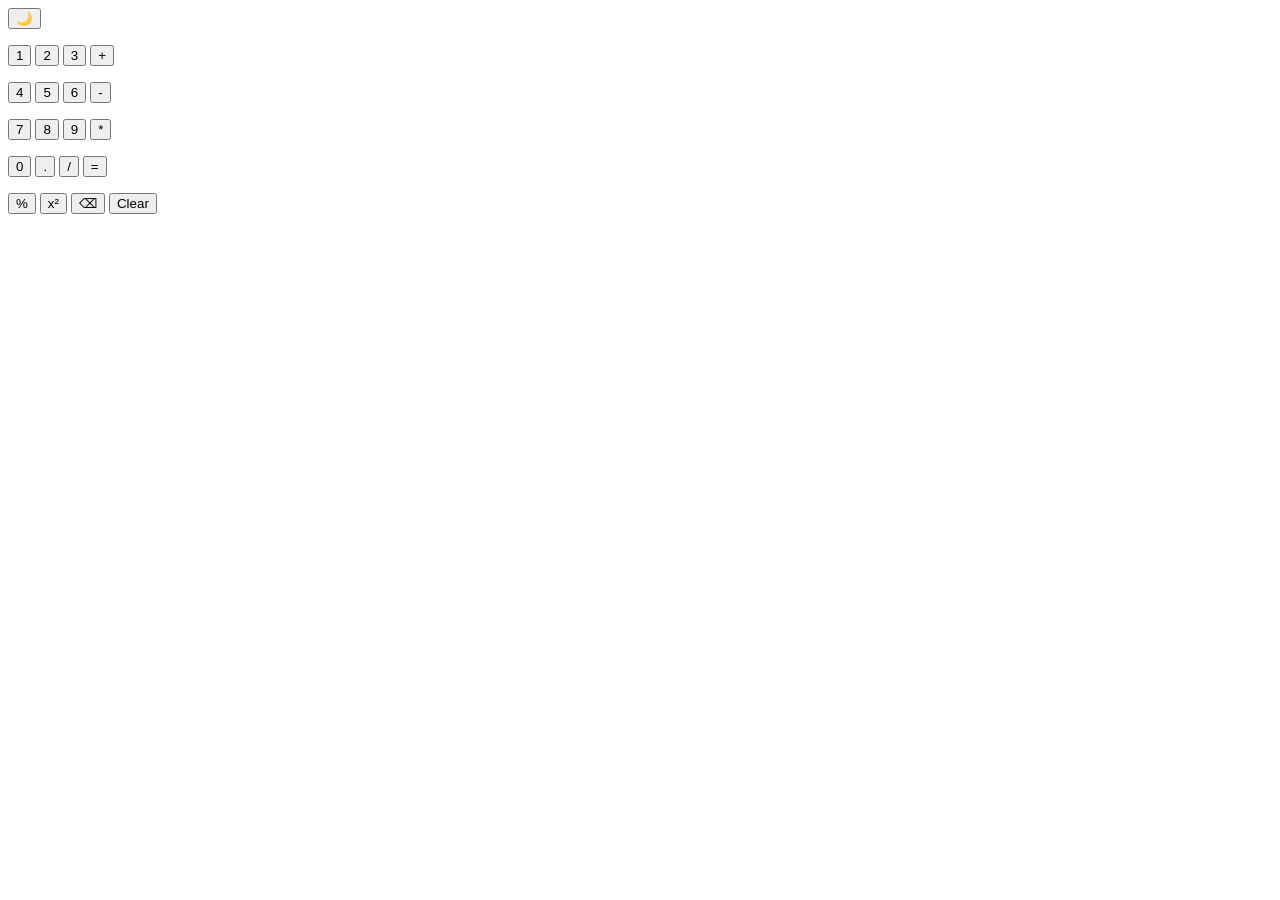
==== index.html @ 088d674f "Update and rename Final-calculator.html to index.html" ====
<!DOCTYPE html>
<html lang="en">
<head>
    <title>Advanced Calculator</title>
    <link rel="stylesheet" href="style/calculator.css">
</head>
<body>

<button class="theme-btn" onclick="toggleTheme()">🌙</button>

<div class="calculator-container">

<p class="js-calculation"></p>

<p>
    <button onclick="updateCalculation('1');">1</button>
    <button onclick="updateCalculation('2');">2</button>
    <button onclick="updateCalculation('3');">3</button>
    <button class="operator" onclick="updateCalculation('+');">+</button>
</p>

<p>
    <button onclick="updateCalculation('4');">4</button>
    <button onclick="updateCalculation('5');">5</button>
    <button onclick="updateCalculation('6');">6</button>
    <button class="operator" onclick="updateCalculation('-');">-</button>
</p>

<p>
    <button onclick="updateCalculation('7');">7</button>
    <button onclick="updateCalculation('8');">8</button>
    <button onclick="updateCalculation('9');">9</button>
    <button class="operator" onclick="updateCalculation('*');">*</button>  
</p>

<p>
    <button onclick="updateCalculation('0');">0</button>
    <button onclick="updateCalculation('.');">.</button>
    <button onclick="updateCalculation('/');">/</button>

    <button class="operator" onclick="
        calculation = Function('return ' + calculation)();
        displayCalculation();
        localStorage.setItem('calculation', calculation);
    ">=</button>
</p>

<p>
    <button onclick="updateCalculation('%');">%</button>
    <button onclick="
        calculation = calculation * calculation;
        displayCalculation();
    ">x²</button>

    <button onclick="
        calculation = calculation.slice(0,-1);
        displayCalculation();
    ">⌫</button>

    <button class="clear" onclick="
        calculation = '';
        displayCalculation();
        localStorage.setItem('calculation', calculation);
    ">Clear</button>
</p>

</div>

<script>

let calculation = localStorage.getItem('calculation') || '';
displayCalculation();

function updateCalculation(value){
    calculation += value;
    displayCalculation();
    localStorage.setItem('calculation', calculation);
}

function displayCalculation() {
   document.querySelector('.js-calculation')
   .innerHTML = calculation;
}

function toggleTheme(){
    document.body.classList.toggle('light-mode');
}

</script>

</body>
</html>
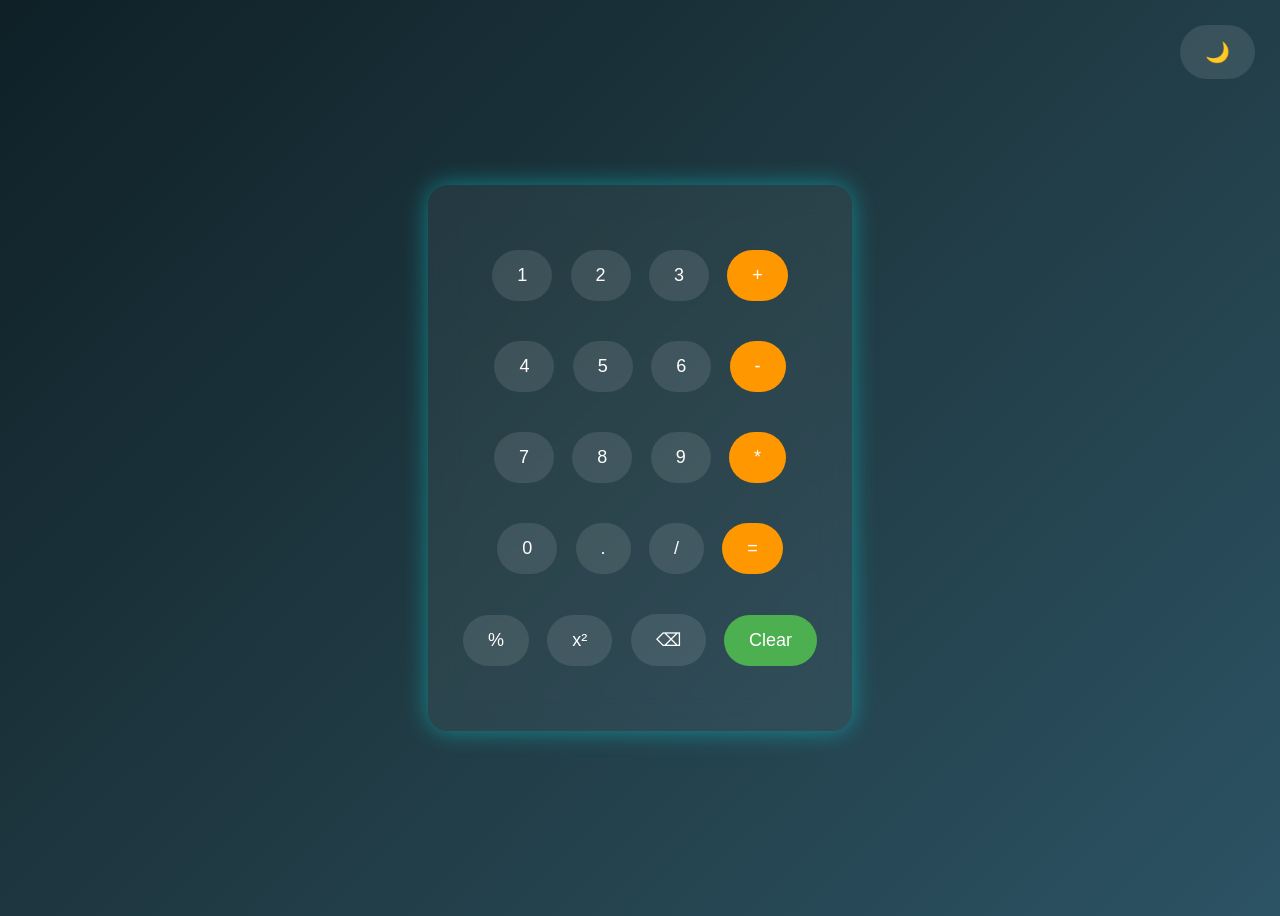
==== commit d2804765: "Fix HTML encoding issues in index.html" ====
--- a/index.html
+++ b/index.html
@@ -2,7 +2,7 @@
 <html lang="en">
 <head>
     <title>Advanced Calculator</title>
-    <link rel="stylesheet" href="style/calculator.css">
+    <link rel="stylesheet" href="style.css">
 </head>
 <body>
 
@@ -90,3 +90,4 @@
 
 </body>
 </html>
+
--- a/style.css
+++ b/style.css
@@ -0,0 +1,78 @@
+body{
+   background: linear-gradient(135deg, #0f2027, #203a43, #2c5364);
+   font-size: 30px;
+   color:white;
+   font-weight: bold;
+   font-family: Arial, Helvetica, sans-serif;
+   display:flex;
+   justify-content:center;
+   align-items:center;
+   height:100vh;
+   transition: 0.3s;
+}
+
+.calculator-container{
+   backdrop-filter: blur(15px);
+   background: rgba(255,255,255,0.05);
+   padding: 30px;
+   border-radius: 20px;
+   box-shadow: 0 0 25px rgba(0,255,255,0.4);
+   text-align:center;
+}
+
+button{
+    background-color: rgba(255,255,255,0.1);
+    border: none;
+    padding: 15px 25px;
+    font-size: 18px;
+    margin: 5px;
+    cursor: pointer;
+    border-radius: 50px;
+    color: white;
+    transition: 0.3s;
+}
+
+button:hover{
+    transform: scale(1.1);
+    box-shadow: 0 0 10px cyan;
+}
+
+.operator{
+    background-color: #ff9800;
+}
+
+.clear{
+    background-color: #4caf50;
+}
+
+.theme-btn{
+    position:absolute;
+    top:20px;
+    right:20px;
+    font-size:20px;
+}
+
+.light-mode{
+    background: #f4f6f9;   /* very light soft grey */
+   color: black;
+}
+
+
+.light-mode button{
+   background-color: #ffffff;
+   color: black;
+}
+
+.light-mode button:hover{
+   box-shadow: 0 0 10px #49bfe0;
+}
+
+.light-mode .operator{
+   background-color: #ff9800;
+   color: white;
+}
+
+.light-mode .clear{
+   background-color: #4caf50;
+   color: white;
+}
